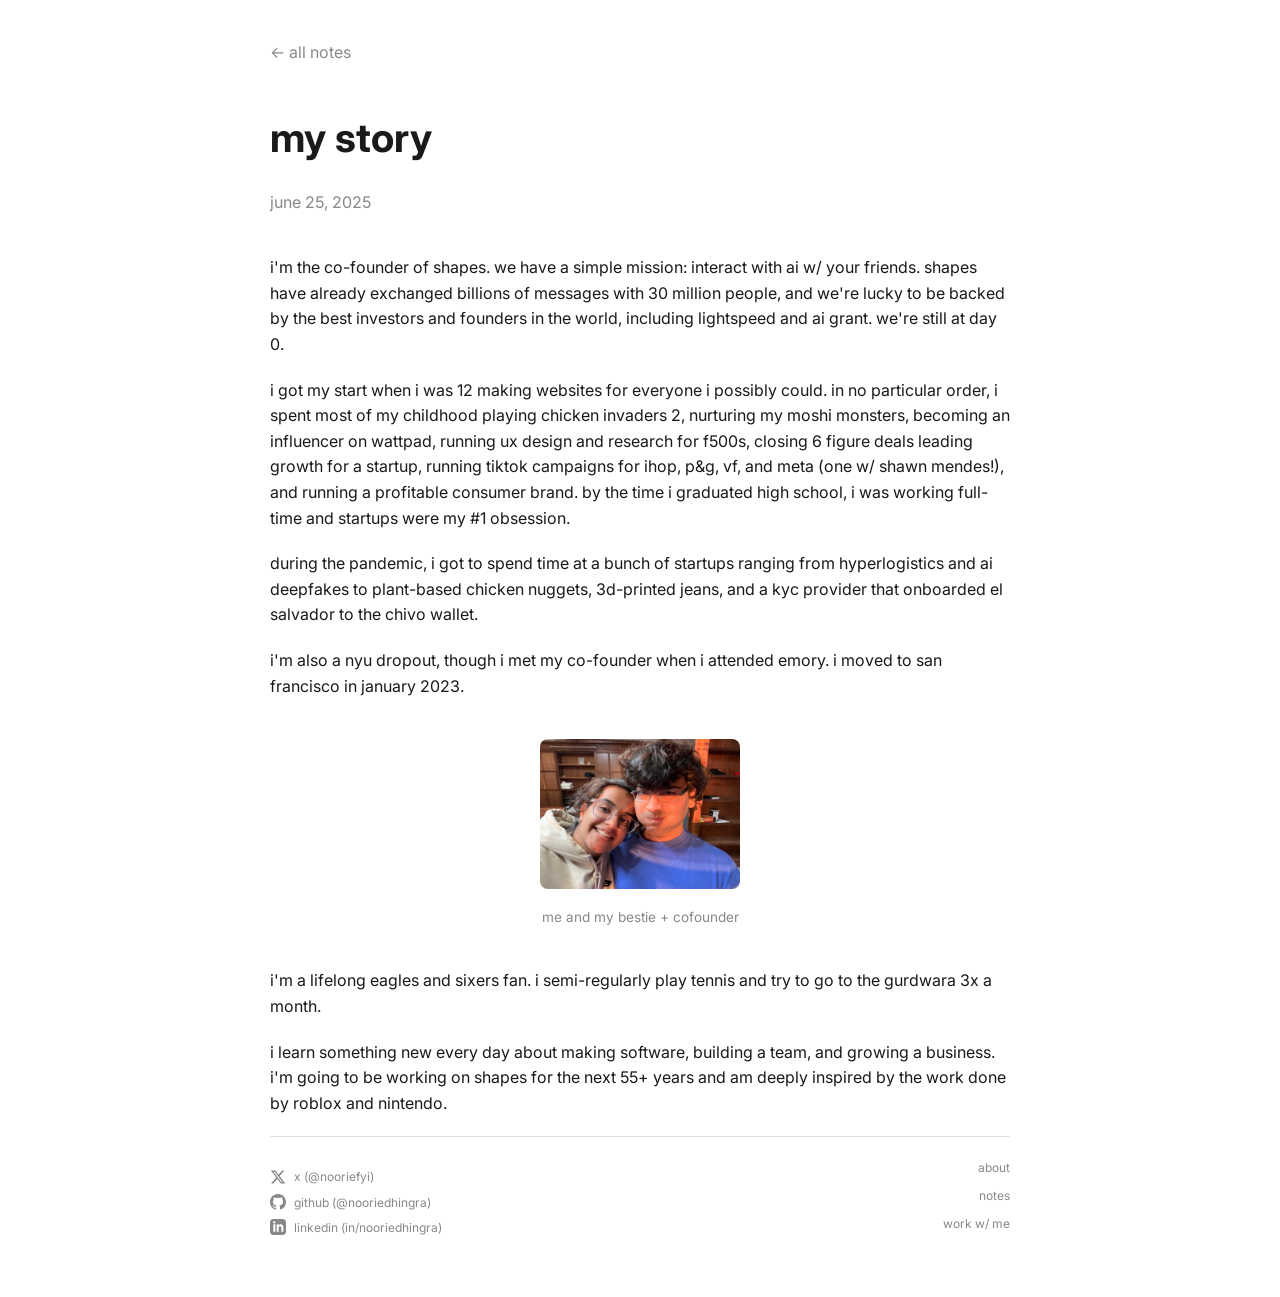
==== my-story/index.html @ 6a4a235e "much needed update" ====
<!DOCTYPE html>
<html lang="en">
<head>
    <meta charset="UTF-8">
    <meta name="viewport" content="width=device-width, initial-scale=1.0">
    <title>noorie dhingra - my story</title>
    <link rel="icon" href="../favicon.png" type="image/png">
    <meta property="og:site_name" content="noorie dhingra">
    <meta property="og:title" content="noorie dhingra">
    <meta property="og:type" content="website">
    <meta property="og:description" content="personal website of noorie <3">
    <meta property="og:url" content="https://noorie.me/my-story">
    
    <link rel="preconnect" href="https://fonts.googleapis.com">
    <link rel="preconnect" href="https://fonts.gstatic.com" crossorigin="">
    <link href="https://fonts.googleapis.com/css2?family=Inter:wght@400;500;600;700&amp;display=swap" rel="stylesheet">
    <link rel="stylesheet" href="../footer.css">
    
    <style>
        * {
            margin: 0;
            padding: 0;
            box-sizing: border-box;
        }

        body {
            font-family: "Inter", ui-sans-serif, system-ui, -apple-system, BlinkMacSystemFont, "Segoe UI", Roboto, "Helvetica Neue", Arial, sans-serif;
            background-color: #ffffff;
            color: #1a1a1a;
            line-height: 1.6;
            padding: 40px 30px;
            max-width: 800px;
            margin: 0 auto;
            display: flex;
            flex-direction: column;
            min-height: 100vh;
        }
        
        .blog-post {
            font-size: 1rem;
        }
        
        .blog-post h1 {
            font-size: 2.5rem;
            margin-bottom: 20px;
        }

        .blog-post .date {
            color: #888888;
            margin-bottom: 40px;
        }

        .blog-post p {
            margin-bottom: 20px;
        }
        
        .back-link {
            display: inline-block;
            margin-bottom: 40px;
            color: #888888;
            text-decoration: none;
        }
        .back-link:hover {
            color: #1a1a1a;
        }

        .post-image {
            margin: 40px auto;
            max-width: 200px;
        }
        .post-image img {
            width: 100%;
            border-radius: 8px;
        }
        .post-image figcaption {
            font-size: 0.85rem;
            color: #888888;
            text-align: center;
            margin-top: 10px;
        }

    </style>
</head>
<body>
    <a href="/notes" class="back-link">← all notes</a>

    <article class="blog-post">
        <h1>my story</h1>
        <p class="date">june 25, 2025</p>

        <p>i'm the co-founder of shapes. we have a simple mission: interact with ai w/ your friends. shapes have already exchanged billions of messages with 30 million people, and we're lucky to be backed by the best investors and founders in the world, including lightspeed and ai grant. we're still at day 0.</p>
        <p>i got my start when i was 12 making websites for everyone i possibly could. in no particular order, i spent most of my childhood playing chicken invaders 2, nurturing my moshi monsters, becoming an influencer on wattpad, running ux design and research for f500s, closing 6 figure deals leading growth for a startup, running tiktok campaigns for ihop, p&g, vf, and meta (one w/ shawn mendes!), and running a profitable consumer brand. by the time i graduated high school, i was working full-time and startups were my #1 obsession.</p>
        <p>during the pandemic, i got to spend time at a bunch of startups ranging from hyperlogistics and ai deepfakes to plant-based chicken nuggets, 3d-printed jeans, and a kyc provider that onboarded el salvador to the chivo wallet.</p>
        <p>i'm also a nyu dropout, though i met my co-founder when i attended emory. i moved to san francisco in january 2023.</p>
        
        <figure class="post-image">
            <img src="../photo.jpeg" alt="me and anushk my friend-turned-cofounder">
            <figcaption>me and my bestie + cofounder</figcaption>
        </figure>

        <p>i'm a lifelong eagles and sixers fan. i semi-regularly play tennis and try to go to the gurdwara 3x a month.</p>
        <p>i learn something new every day about making software, building a team, and growing a business. i'm going to be working on shapes for the next 55+ years and am deeply inspired by the work done by roblox and nintendo.</p>
    </article>

    <div id="footer-placeholder"></div>

    <script>
        fetch('../footer.html')
            .then(response => response.text())
            .then(data => {
                document.getElementById('footer-placeholder').innerHTML = data;
            });
    </script>
</body>
</html>
---- footer.css ----
.social-links {
    margin-top: 10px;
    display: flex;
    flex-direction: column;
    gap: 6px;
}

.social-links a {
    color: #888888;
    margin-right: 0;
    font-size: 0.75rem;
    text-decoration: none;
    display: inline-flex;
    align-items: center;
}

.social-links a:hover {
    color: #1a1a1a;
}

.social-links a svg {
    width: 16px;
    height: 16px;
    margin-right: 8px;
    fill: #888888;
    transition: fill 0.2s ease;
}

.social-links a:hover svg {
    fill: #1a1a1a;
}

@media (max-width: 700px) {
    .social-links a {
        display: block;
        margin-bottom: 8px;
        margin-right: 0;
    }
}

.main-footer {
    display: flex;
    justify-content: space-between;
    align-items: flex-start;
    margin-top: auto;
    border-top: 1px solid #e0e0e0;
    padding-top: 20px;
    padding-bottom: 20px;
}

.footer-nav {
    display: flex;
    flex-direction: column;
    align-items: flex-end;
    gap: 6px;
}

.footer-nav a {
    color: #888888;
    font-size: 0.75rem;
    text-decoration: none;
    line-height: 1.8;
}

.footer-nav a:hover {
    color: #1a1a1a;
}
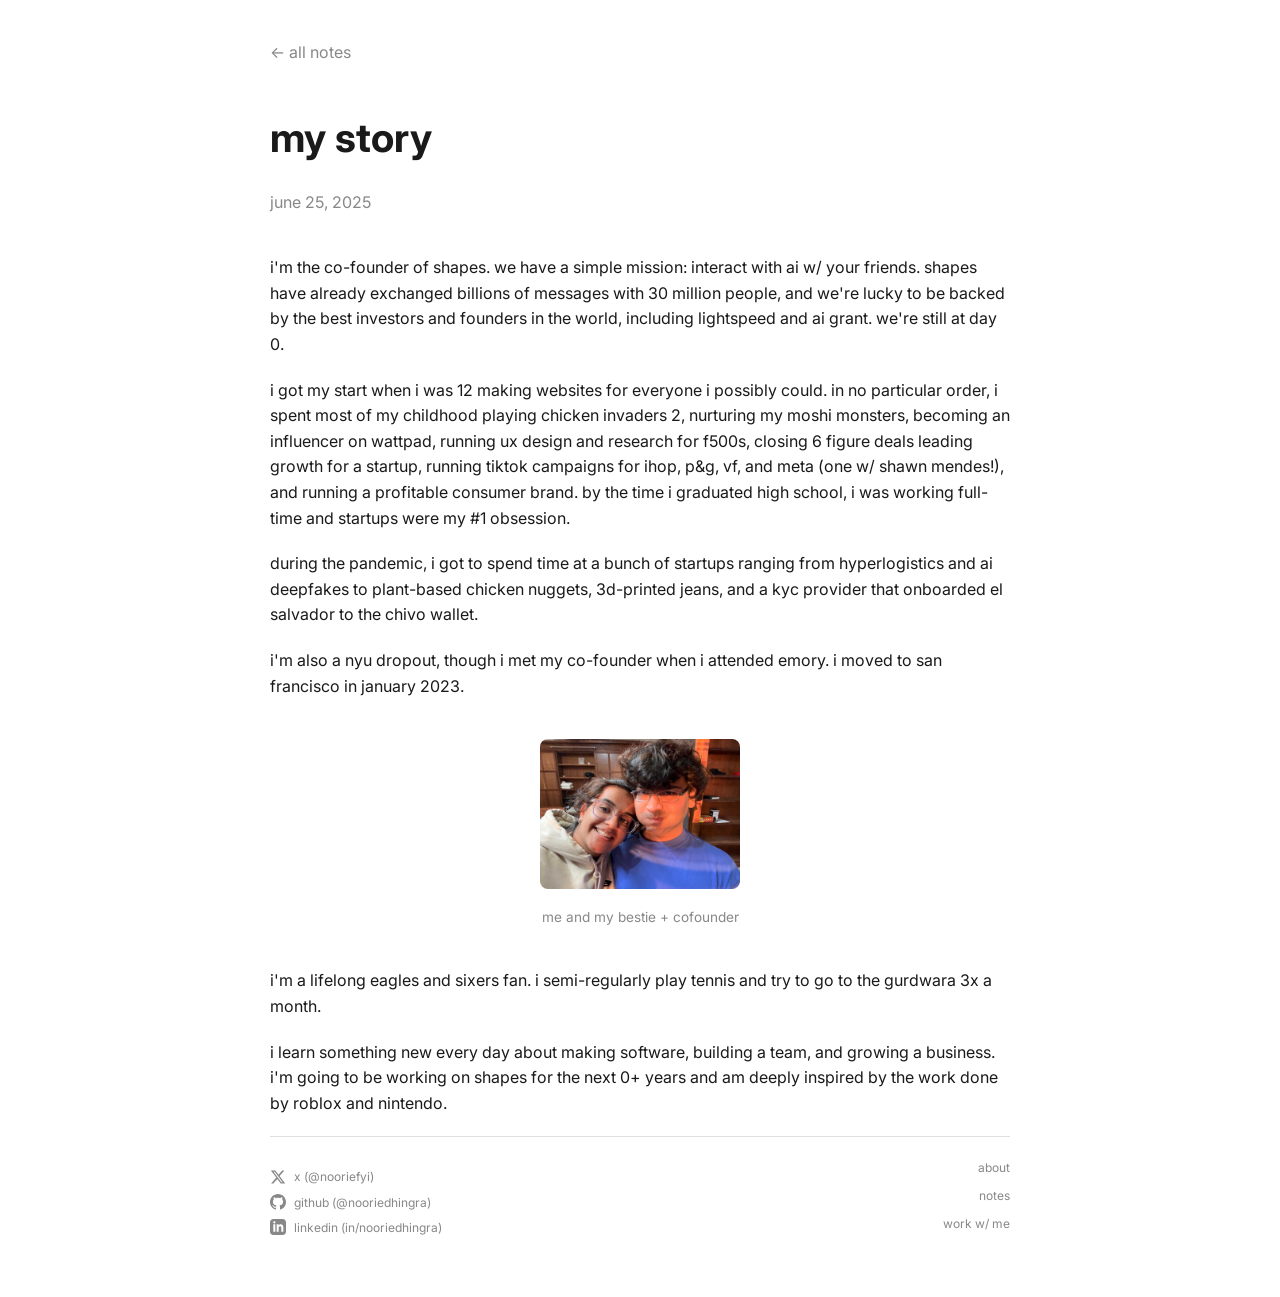
==== commit 41edc85a: "no more years" ====
--- a/my-story/index.html
+++ b/my-story/index.html
@@ -99,7 +99,7 @@
         </figure>
 
         <p>i'm a lifelong eagles and sixers fan. i semi-regularly play tennis and try to go to the gurdwara 3x a month.</p>
-        <p>i learn something new every day about making software, building a team, and growing a business. i'm going to be working on shapes for the next 55+ years and am deeply inspired by the work done by roblox and nintendo.</p>
+        <p>i learn something new every day about making software, building a team, and growing a business. i'm going to be working on shapes for the next 0+ years and am deeply inspired by the work done by roblox and nintendo.</p>
     </article>
 
     <div id="footer-placeholder"></div>
